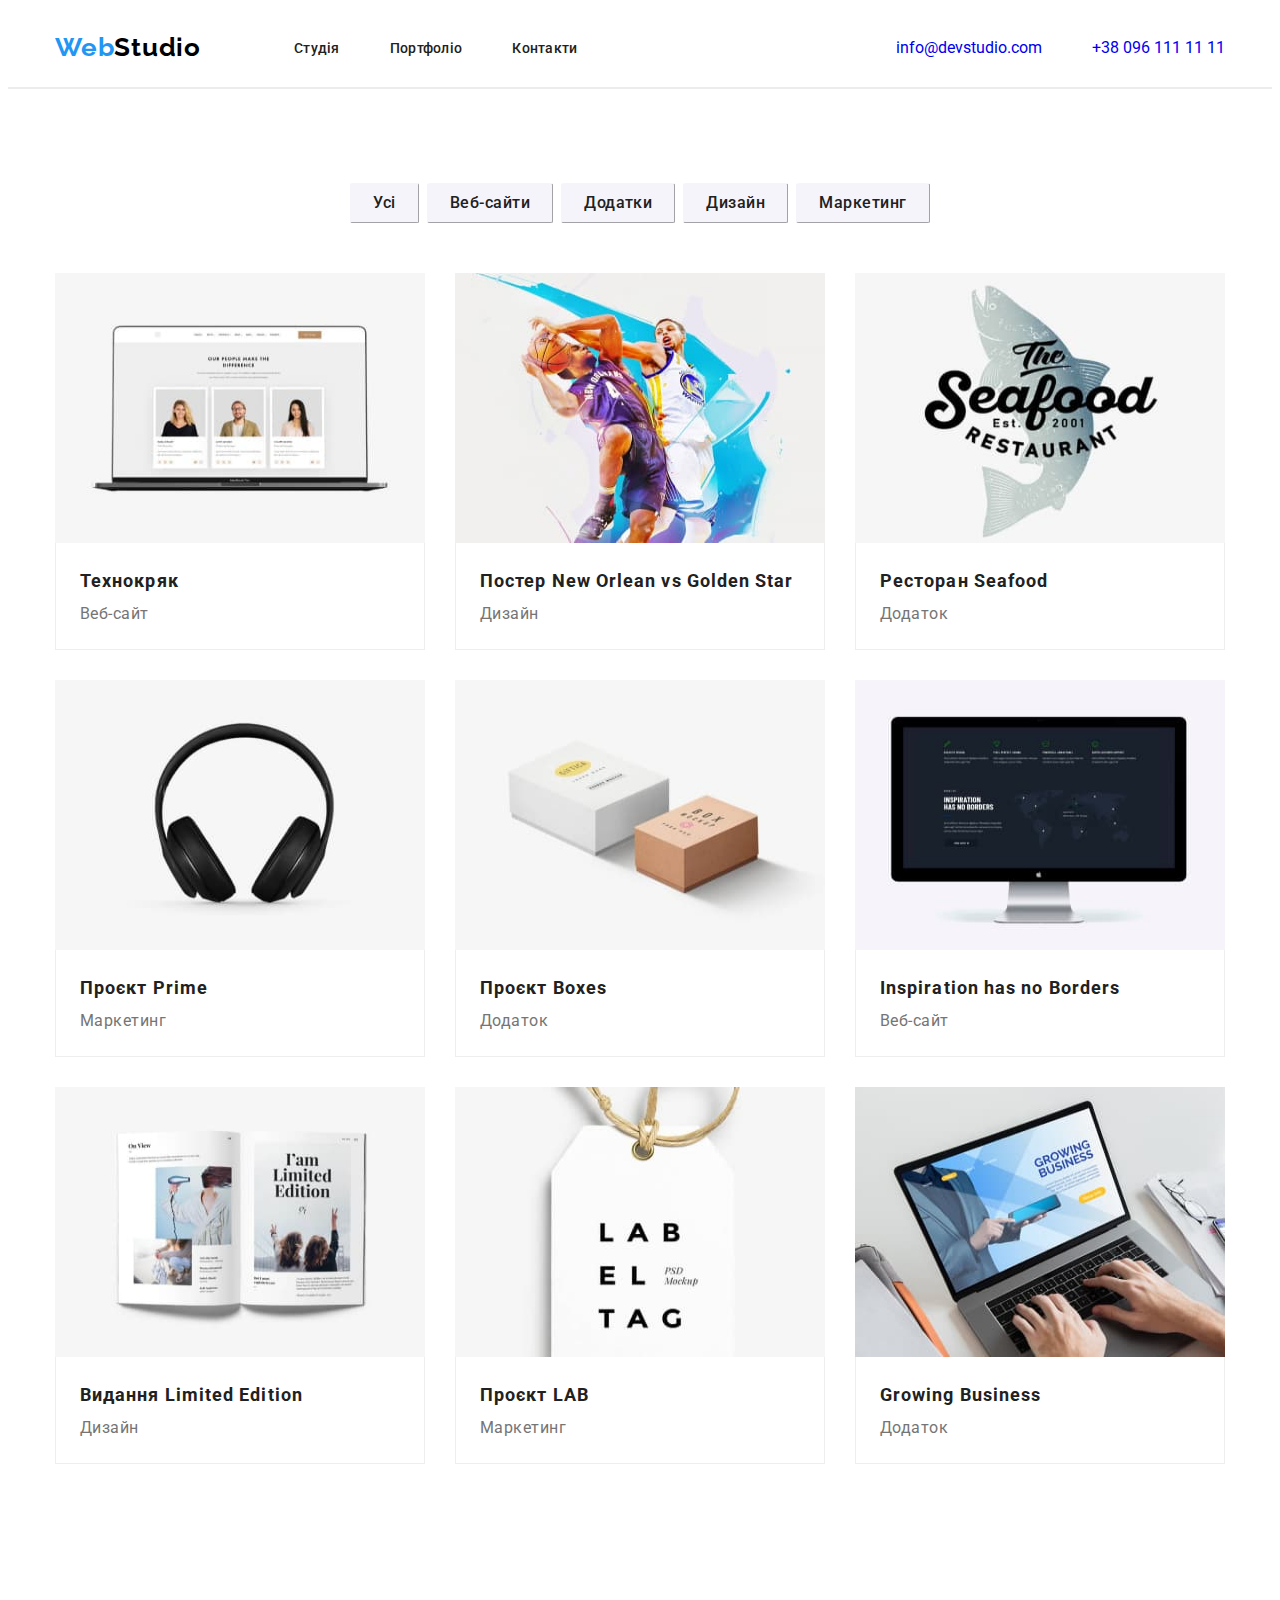
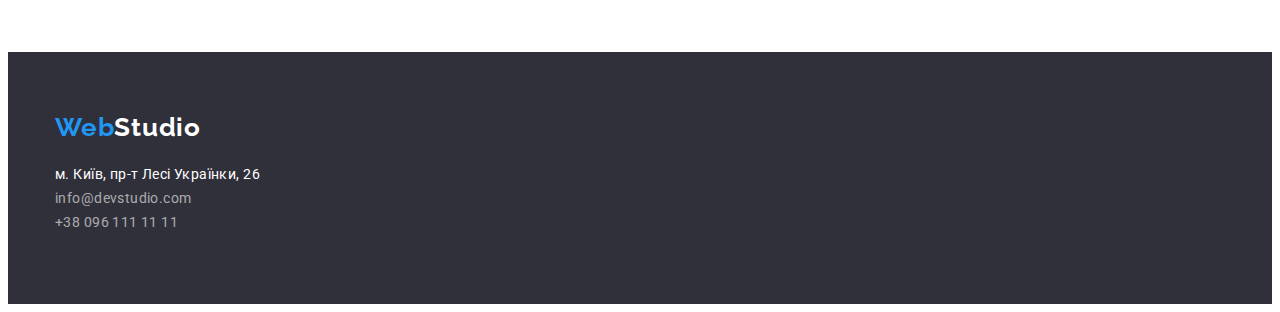
==== portfolio.html @ aaddd0ea "ДЗ 4" ====
<!DOCTYPE html>
<html lang="uk">
<head>
    <meta charset="UTF-8">
    <meta http-equiv="X-UA-Compatible" content="IE=edge">
    <meta name="viewport" content="width=device-width, initial-scale=1.0">
    <link rel="preconnect" href="https://fonts.googleapis.com">
    <link rel="preconnect" href="https://fonts.gstatic.com" crossorigin>
    <link href="https://fonts.googleapis.com/css2?family=Raleway:wght@700&family=Roboto:wght@400;500;700;900&display=swap" rel="stylesheet">
    <link rel="stylesheet" href="https://cdnjs.cloudflare.com/ajax/libs/modern-normalize/1.1.0/modern-normalize.min.css" integrity="sha512-wpPYUAdjBVSE4KJnH1VR1HeZfpl1ub8YT/NKx4PuQ5NmX2tKuGu6U/JRp5y+Y8XG2tV+wKQpNHVUX03MfMFn9Q==" crossorigin="anonymous" referrerpolicy="no-referrer">
    <title>Портфоліо</title>
    <link rel="stylesheet" href="./css/styles.css">
</head>
<body>
    <header class="header">
        <div class="header-container container">
            <nav class="navigation">
                <a class="header-logo link" href="./index.html"> <span class="header-logo-span">Web</span>Studio</a>
                <ul class="header-nav list">
                    <li>
                        <a class="header-nav-link link" href="./index.html">Студія</a> 
                    </li>
                    <li>
                        <a class="header-nav-link link" href="./portfolio.html">Портфоліо</a>   
                    </li>
                    <li>
                        <a class="header-nav-link link" href="">Контакти</a>    
                    </li>
                </ul>
            </nav>
            <ul class="contact-list list">
                <li><a class="contact-list-link link" href="mailto:info@devstudio.com">info@devstudio.com</a></li>
                <li><a class="contact-list-link link" href="tel:+380961111111">+38 096 111 11 11</a></li>
            </ul>
        </div>
    </header>
    <main>
        <section class="portfolio">
            <div class="container">
                <h1 class="portfolio-uptitle">Наше портфоліо</h1>
                    <div class=portfolio-btn>
                        <ul  class="portfolio-list list">
                            <li>
                                <button class="portfolio-selection-btn" type="button">Усі</button>
                            </li>
                            <li>
                                <button class="portfolio-selection-btn" type="button">Веб-сайти</button>
                            </li>
                            <li>
                                <button class="portfolio-selection-btn" type="button">Додатки</button>
                            </li>
                            <li>
                                <button class="portfolio-selection-btn" type="button">Дизайн</button>
                            </li>
                            <li>
                                <button class="portfolio-selection-btn" type="button">Маркетинг</button>
                            </li>
                        </ul>
                    </div>
                <ul class="portfolio-images list">
                    <li>
                        <a class="portfolio-link link" href=""><img src="./images/portfolio1.jpg" alt="Технокряк" width="370" height="270"></a>
                        <div class="portfolio-border">
                            <h2 class="portfolio-title">Технокряк</h2> 
                            <p class="portfolio-text">Веб-сайт</p>
                        </div>
                    </li>
                    <li>
                        <a class="portfolio-link link" href=""><img src="./images/portfolio2.jpg" alt="Постер New Orlean vs Golden Star" width="370" height="270"></a>
                        <div class="portfolio-border">
                            <h2 class="portfolio-title">Постер New Orlean vs Golden Star</h2> 
                            <p class="portfolio-text">Дизайн</p>
                        </div>
                    </li>
                    <li>
                        <a class="portfolio-link link" href=""><img src="./images/portfolio3.jpg" alt="Ресторан Seafood" width="370" height="270"></a>
                        <div class="portfolio-border">
                            <h2 class="portfolio-title">Ресторан Seafood</h2> 
                            <p class="portfolio-text">Додаток</p>
                        </div>
                    </li>
                    <li>
                        <a class="portfolio-link link" href=""><img src="./images/portfolio4.jpg" alt="Проєкт Prime" width="370" height="270"></a>
                        <div class="portfolio-border">
                            <h2 class="portfolio-title">Проєкт Prime</h2> 
                            <p class="portfolio-text">Маркетинг</p>
                        </div>
                    </li>
                    <li>
                        <a class="portfolio-link link" href=""><img src="./images/portfolio5.jpg" alt="Проєкт Boxes" width="370" height="270"></a>
                        <div class="portfolio-border">
                            <h2 class="portfolio-title">Проєкт Boxes</h2> 
                            <p class="portfolio-text">Додаток</p>
                        </div>
                    </li>
                    <li>
                        <a class="portfolio-link link" href=""><img src="./images/portfolio6.jpg" alt="Inspiration has no Borders" width="370" height="270"></a>
                        <div class="portfolio-border">
                            <h2 class="portfolio-title">Inspiration has no Borders</h2> 
                            <p class="portfolio-text">Веб-сайт</p>
                        </div>
                    </li>
                    <li>
                        <a class="portfolio-link link" href=""><img src="./images/portfolio7.jpg" alt="Видання Limited Edition" width="370" height="270"></a>
                        <div class="portfolio-border">
                            <h2 class="portfolio-title">Видання Limited Edition</h2> 
                            <p class="portfolio-text">Дизайн</p>
                        </div>
                    </li>
                    <li>
                        <a class="portfolio-link link" href=""><img src="./images/portfolio8.jpg" alt="Проєкт LAB" width="370" height="270"></a>
                        <div class="portfolio-border">
                            <h2 class="portfolio-title">Проєкт LAB</h2> 
                            <p class="portfolio-text">Маркетинг</p>
                        </div>
                    </li>
                    <li>
                        <a class="portfolio-link link" href=""><img src="./images/portfolio9.jpg" alt="Growing Business" width="370" height="270"></a>
                        <div class="portfolio-border">
                            <h2 class="portfolio-title">Growing Business</h2> 
                            <p class="portfolio-text">Додаток</p>
                        </div>
                    </li>
                </ul>
            </div>
        </section>

    </main>
    <footer class="footer">
        <div class="container">
            <a class="footer-logo link" href="/"><span class="footer-logo-span">Web</span>Studio</a>
            <address>
                <ul class="footer-contact list">
                    <li><a class="footer-address-link link" href="https://goo.gl/maps/ib1wASLYvNoybxje7" target="_blank" rel="noreferrer noopener">м. Київ, пр-т Лесі Українки, 26</a></li> 
                    <li><a class="footer-contact-link link" href="mailto:info@devstudio.com">info@devstudio.com</a></li>
                    <li><a class="footer-contact-link link" href="tel:+380961111111">+38 096 111 11 11</a></li> 
                </ul>
            </address>
        </div>
    </footer>
</body>
</html>
---- css/styles.css ----
:root {
  --title-color: #212121;
  --text-color: #757575;
  --link-color: #2196f3;
  --additional-color: #ffffff;
}

*,
*::before,
*::after {
  box-sizing: border-box;
}

h1, h2, h3, h4, h5, h6, p {
  margin: 0;
}

ul {
  list-style: none;
  margin: 0;
  padding: 0;
} 

address {
  font-style: normal;
}

img {
  display: flex;
}

button {
  cursor: pointer;
}

body {
  font-family: "Roboto", "Raleway", sans-serif;
  color: var(--title-color);
}

.container {
  width: 1200px;
  padding-left: 15px;
  padding-right: 15px;
  margin: 0px auto;
}

.link {
  text-decoration: none;
}

.link:hover,
.link:focus {
  color: var(--link-color);
}



.list {
  list-style: none;
}

/*-------------------- HEADER ------------------------) */

.navigation {
  display: flex;
}

.header-container {
  display: flex;
  align-items: center;
}

.header {
  padding-top: 24px;
  padding-bottom: 24px;
  margin: 0px auto;
  display: flex;
  border-bottom: 2px solid #ECECEC;
}

.header-logo,
.footer-logo {
  font-family: "Raleway";
  font-weight: 700;
  font-size: 26px;
  line-height: 1.19;
  letter-spacing: 0.03em;
  color: #000000;
}

.header-logo:hover,
.header-logo:focus,
.footer-logo:hover,
.footer-logo:focus {
  color: #000000;
}

.header-logo-span,
.footer-logo-span {
  color: var(--link-color);
}

.header-nav {
  display: flex;
  gap: 50px;
  margin-left: 93px;
  align-items: center;
}

.contact-list {
  display: flex;
  gap: 50px;
  margin-left: auto;
}

.header-nav-link {
  font-weight: 500;
  font-size: 14px;
  line-height: 1.14;
  letter-spacing: 0.02em;
  color: var(--title-color);
}

.icon-envelope-hover, 
.icon-smartphone {
  fill: currentColor;
  margin-right: 10px;
  }


.link-email:hover .icon-envelope-hover {
  fill: var(--link-color);
}

.link-email, .link-tel {

  font-weight: 500;
  font-size: 14px;
  line-height: 1.14;
  letter-spacing: 0.02em;
  color: var(--text-color);

  display: inline-flex;
  align-items: center;
  flex-direction: row-reverse

}

/*-------------------------MAIN------------------------------*/

.about-uptitle,  .portfolio-uptitle{
  border: 0;
  clip: rect(1px, 1px, 1px, 1px);
  -webkit-clip-path: inset(50%);
  clip-path: inset(50%);
  height: 1px;
  margin: -1px;
  overflow: inherit;
  padding: 0;
  position: absolute;
  width: 1px;
}

/*------------------------HERO Page 1------------------------*/

.hero {
  background-color: #C4C4C4;
  background-image: linear-gradient(rgba(47, 48, 58, 0.4), rgba(47, 48, 58, 0.4)), url(../images/back.jpg);
  height: 600px;
  width: 1600px;
  margin: 0 auto;
  padding-top: 200px;
  padding-bottom: 200px;

}



.hero-title {
  max-width: 696px;
  margin: 0 auto;
  margin-bottom: 30px;

  font-weight: 900;
  font-size: 44px;
  line-height: 1.36;
  text-align: center;
  letter-spacing: 0.06em;
  text-transform: uppercase;
  color: var(--additional-color);
}

.hero-btn {
  display: flex;
  align-items: center;
  text-align: center;
  justify-content: center;

  width: 216px;
  margin: 0 auto;
  padding-top: 8px;
  padding-right: 30px;
  padding-bottom: 8px;
  padding-left: 30px;

  color: var(--additional-color);
  background-color: var(--link-color);
  border-width: 1px;
  border-radius: 4%;
  border-color: var(--link-color);

  font-family: "Roboto";
  font-weight: 700;
  font-size: 16px;
  line-height: 1.88;
  letter-spacing: 0.06em;
}

/* изменение цвета кнопки при ховере и фокусе нужно уточнить*/
.hero-btn:hover,
.hero-btn:focus {
  color: var(--link-color);
  background-color: var(--additional-color);
  border-color: var(--link-color);
  border-radius: 0%;
}

/* --------------------------ABOUT---------------------------- */
.about {
  padding-top: 94px;
  padding-bottom: 94px;
}

.about-list {
  display: flex;
  gap: 30px;
}

.about-title {
  margin-bottom: 10px;
  font-size: 14px;
  line-height: 1.14;
  letter-spacing: 0.03em;
  text-transform: uppercase;
}

.about-icon {
  display: inline-flex;
  background-color: #F5F4FA;
  width: 270px;
  height: 120px;
  align-items: center;
  justify-content: center;
  margin-bottom: 30px;
  border-radius: 4px;
}


.about-text {
  font-size: 14px;
  line-height: 1.71;
  letter-spacing: 0.03em;
  color: var(--text-color);
}
/*------------------------ACTIVITY------------------------*/

.activity {
  padding-bottom: 94px;
}
.activity-title,
.team-title {
  margin-bottom: 50px;
  font-size: 36px;
  line-height: 1.17;
  text-align: center;
  letter-spacing: 0.03em;
}

.activity-list {
  display: flex;
  gap: 30px;
}

/*------------------------TEAM------------------------*/
.team {
  height: 648px;
  margin: 0 auto;
  padding-top: 94px;
  padding-bottom: 94px;
  background-color: #F5F4FA;
}

.team-photo {
  margin-bottom: 30px;
}

.team-names {
  margin-bottom: 10px;

  font-weight: 500;
  font-size: 16px;
  line-height: 1.19;
  text-align: center;
  letter-spacing: 0.03em;
}

.team-position {
  font-size: 16px;
  line-height: 1.19;
  text-align: center;
  letter-spacing: 0.03em;
  color: var(--text-color);
  margin-bottom: 16px;
}

.team-list {
  display: flex;
  gap: 30px;
}

.team-item {
  padding-bottom: 30px;
  background-color: var(--additional-color);
}

.team-soc-list {
  display: flex;
  gap: 10px;
  justify-content: center;
}

.team-soc-link {
  display: flex;
  gap: 10px;
  width: 44px;
  height: 44px;
  border-radius: 50%;
  align-items: center;
  justify-content: center;
  background-size: contain;
}
.team-soc-link:hover,
.team-soc-link:focus {
  background-color: var(--link-color);
}
.icon-facebook, .icon-twitter, .icon-insta, .icon-linkedin {
  fill: #AFB1B8;
}

.icon-facebook:hover,
.icon-twitter:hover,
.icon-insta:hover,
.icon-linkedin:hover {
  fill: var(--additional-color);
}

/* -----------------------CLIENTS -----------------------*/
.clients {
  padding-top: 94px;
  padding-bottom: 94px;
  
  }

.about-client {
font-weight: 700;
font-size: 36px;
line-height: 42px;
text-align: center;
letter-spacing: 0.03em;
color: var(--title-color);
margin-bottom: 50px;

}

.client-names {
  display: flex;
  gap: 30px;
  justify-content: center;

}
.client-item {
  display: flex;
  justify-content: center;
  align-items: center;
  width: 170px;
  height: 92px;
  border: 1px solid #AFB1B8;
  border-radius: 4px;
    }

.icon-group6, .icon-group5, .icon-group4, .icon-group3, .icon-group2, .icon-group1 {
  fill: #AFB1B8;
}
.icon-group6:hover,
.icon-group5:hover,
.icon-group4:hover,
.icon-group3:hover,
.icon-group2:hover,
.icon-group1:hover {
  fill: var(--link-color);
}

/* -----------------------PAGE PORTFOLIO -----------------------*/

.portfolio {
  padding-top: 94px;
  padding-bottom: 94px;
}

.portfolio-selection-btn {
  display: flex;
  align-items: center;
  text-align: center;
  justify-content: center;

  margin: 0 auto;
  padding-top: 6px;
  padding-right: 22px;
  padding-bottom: 6px;
  padding-left: 22px;

  color: var(--title-color);
  background-color: #F5F4FA;
  border-width: 1px;
  border-radius: 4%;
  border-color: #F5F4FA;

  font-family: "Roboto";
  font-weight: 500;
  font-size: 16px;
  line-height: 1.62;
  text-align: center;
  letter-spacing: 0.03em;
}

.portfolio-selection-btn:hover,
.portfolio-selection-btn:focus {
  color: var(--additional-color);
  background-color: var(--link-color);
}

.portfolio-list {
  display: flex;
  gap: 8px;
  justify-content: center;
  margin-bottom: 50px;
}

.portfolio-images {
  display: flex;
  flex-wrap: wrap;
  gap: 30px;
  padding-bottom: 94px;
}

.portfolio-title {
  font-size: 18px;
  line-height: 2;
  letter-spacing: 0.06em;
}

.portfolio-text {
  font-size: 16px;
  line-height: 1.88;
  letter-spacing: 0.03em;
  color: var(--text-color);
}

.portfolio-border {
  display: inline-block;
  border-right: 1px solid #EEEEEE;
  border-bottom: 1px solid #EEEEEE;
  border-left: 1px solid #EEEEEE;
  width: 370px;
  padding-top: 20px;
  padding-right: 24px;
  padding-bottom: 20px;
  padding-left: 24px;
}

/*------------------------FOOTER------------------------*/

.footer {
  height: 252px;
  margin: 0 auto;
  padding-top: 60px;
  padding-bottom: 60px;
  background-color: #2f303a;
}

.footer-item {
  margin-bottom: 9px;
}

.footer-address-link {
  display: inline-block;

  color: var(--additional-color);

  font-size: 14px;
  line-height: 1.71;
  letter-spacing: 0.03em;
}

.footer-contact-link {
  display: inline-block;
}

.footer-contact-list,
.footer-contact-link {
  font-size: 14px;
  line-height: 1.71;
  letter-spacing: 0.03em;
  color: rgba(255, 255, 255, 0.6);
}
.footer-logo {
  color: var(--additional-color);
  display: inline-block;
  margin-bottom: 20px;
}

.join-us, .subscribe-us {
  font-weight: 700;
  font-size: 14px;
  line-height: 16px;
  letter-spacing: 0.03em;
  text-transform: uppercase;
  color: var(--additional-color);
  margin-bottom: 20px;
}

.join-list {
  display: flex;
  gap: 10px;
  justify-content: center;
}

.join-link {
  display: flex;
  gap: 10px;
  width: 44px;
  height: 44px;
  border-radius: 50%;
  align-items: center;
  justify-content: center;
  background-size: contain;
  background-color: #44454E;
}
.join-link:hover, .join-link:focus {
  background-color: var(--link-color);
}
.footer-container {
  display: flex;
}
.join {
  margin-top: 12px;
  margin-right: 93px;
  width: 206px;
  height: 80px;
}

.subscribe {
  margin-top: 12px;
  width: 570px;
  height: 86px;
}

.join-list {
  display: flex;
}

.contact-div {
  margin-right: 70px;
}
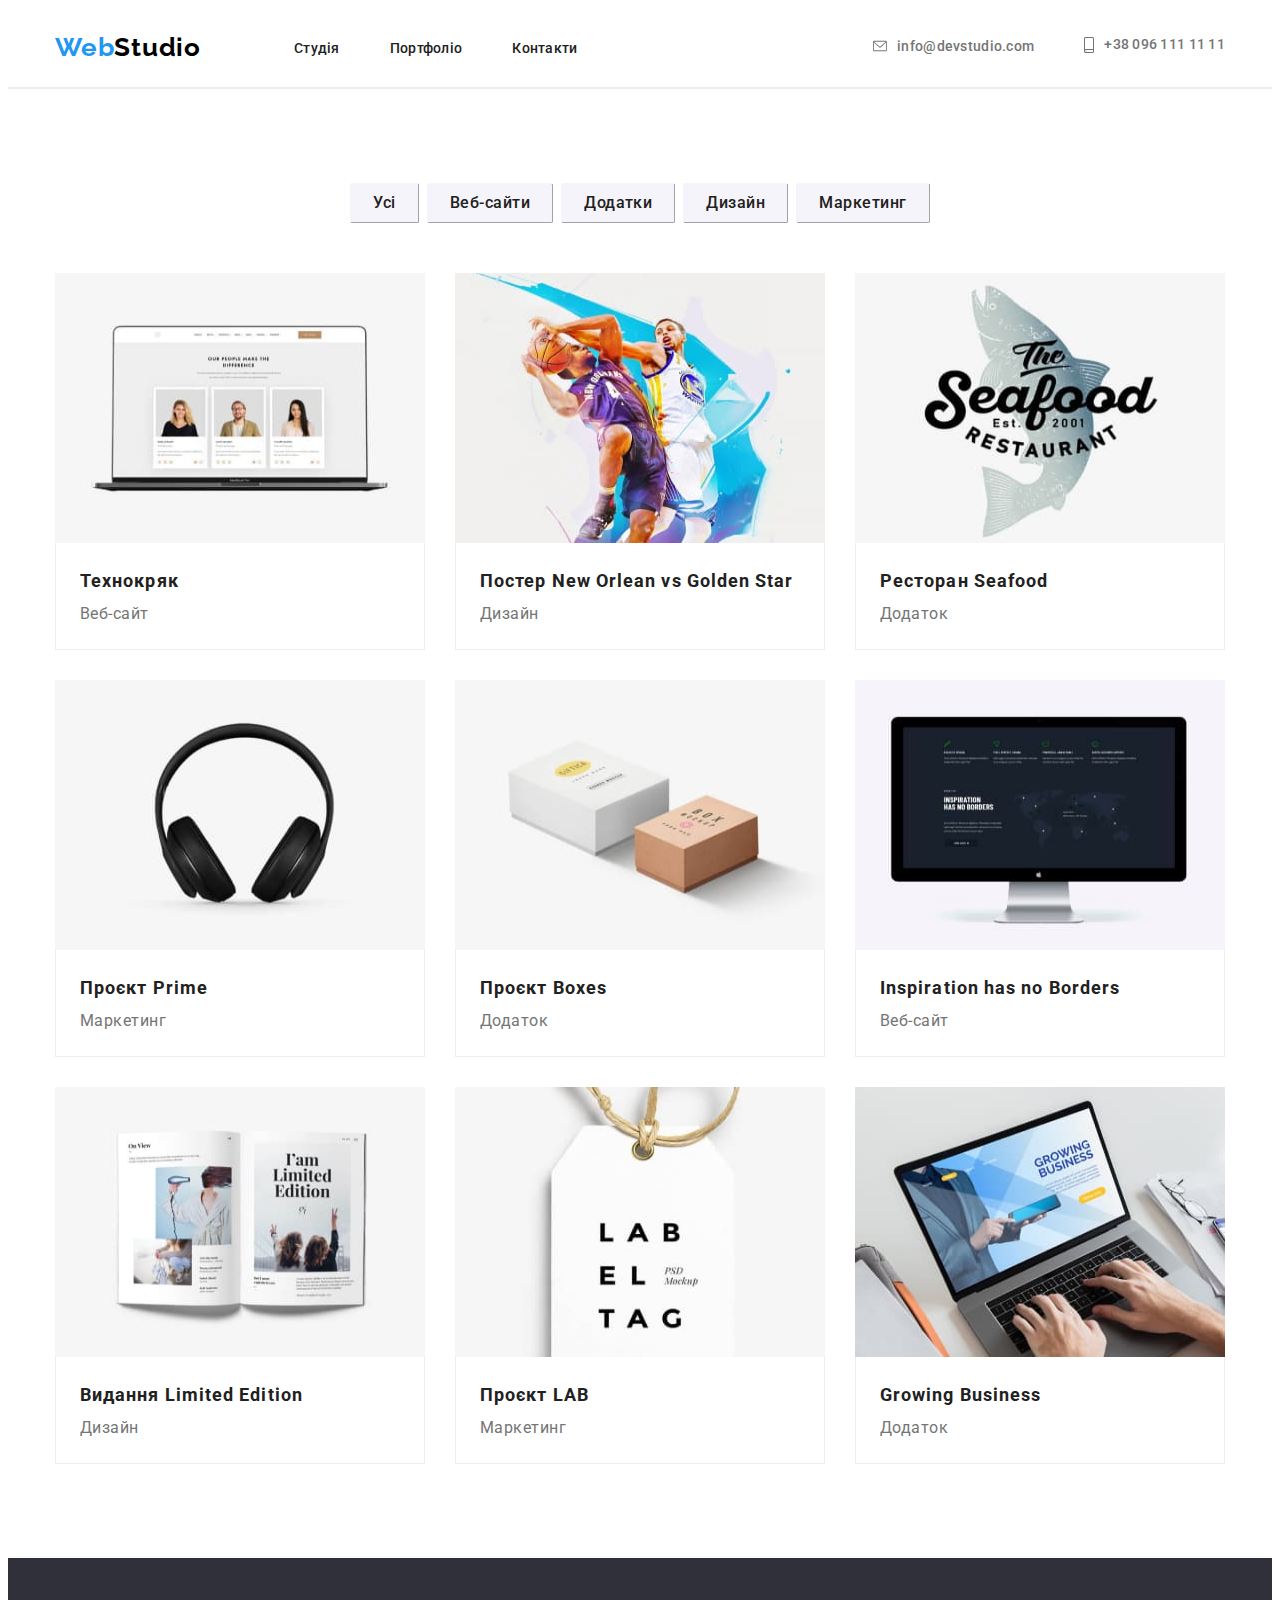
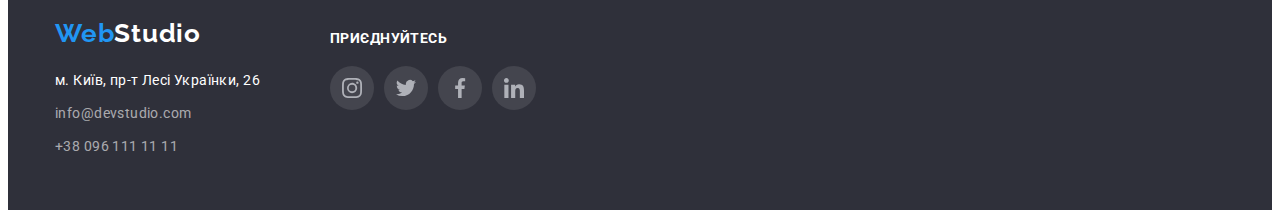
==== commit 50a9550f: "ДЗ 4 на проверку" ====
--- a/portfolio.html
+++ b/portfolio.html
@@ -18,7 +18,7 @@
                 <a class="header-logo link" href="./index.html"> <span class="header-logo-span">Web</span>Studio</a>
                 <ul class="header-nav list">
                     <li>
-                        <a class="header-nav-link link" href="./index.html">Студія</a> 
+                        <a class="header-nav-link link" href="">Студія</a> 
                     </li>
                     <li>
                         <a class="header-nav-link link" href="./portfolio.html">Портфоліо</a>   
@@ -29,8 +29,22 @@
                 </ul>
             </nav>
             <ul class="contact-list list">
-                <li><a class="contact-list-link link" href="mailto:info@devstudio.com">info@devstudio.com</a></li>
-                <li><a class="contact-list-link link" href="tel:+380961111111">+38 096 111 11 11</a></li>
+                <li class="contact-icons">
+                    <a class="link link-email" href="mailto:info@devstudio.com">info@devstudio.com
+                        <svg class="icon-envelope-hover" width="14" height="12">
+                            <use href="./images/symbol-defs.svg#icon-envelope-hover">
+                            </use>
+                        </svg>
+                    </a>
+                </li>
+                <li class="contact-icons">
+                    <a class="link link-tel" href="tel:+380961111111">+38 096 111 11 11
+                        <svg class="icon-smartphone" width="10" height="16">
+                            <use href="./images/symbol-defs.svg#icon-smartphone">
+                            </use>
+                        </svg>
+                    </a>
+                </li>
             </ul>
         </div>
     </header>
@@ -58,63 +72,63 @@
                         </ul>
                     </div>
                 <ul class="portfolio-images list">
-                    <li>
+                    <li class="portfolio-addlist">
                         <a class="portfolio-link link" href=""><img src="./images/portfolio1.jpg" alt="Технокряк" width="370" height="270"></a>
                         <div class="portfolio-border">
                             <h2 class="portfolio-title">Технокряк</h2> 
                             <p class="portfolio-text">Веб-сайт</p>
                         </div>
                     </li>
-                    <li>
+                    <li class="portfolio-addlist">
                         <a class="portfolio-link link" href=""><img src="./images/portfolio2.jpg" alt="Постер New Orlean vs Golden Star" width="370" height="270"></a>
                         <div class="portfolio-border">
                             <h2 class="portfolio-title">Постер New Orlean vs Golden Star</h2> 
                             <p class="portfolio-text">Дизайн</p>
                         </div>
                     </li>
-                    <li>
+                    <li class="portfolio-addlist">
                         <a class="portfolio-link link" href=""><img src="./images/portfolio3.jpg" alt="Ресторан Seafood" width="370" height="270"></a>
                         <div class="portfolio-border">
                             <h2 class="portfolio-title">Ресторан Seafood</h2> 
                             <p class="portfolio-text">Додаток</p>
                         </div>
                     </li>
-                    <li>
+                    <li class="portfolio-addlist">
                         <a class="portfolio-link link" href=""><img src="./images/portfolio4.jpg" alt="Проєкт Prime" width="370" height="270"></a>
                         <div class="portfolio-border">
                             <h2 class="portfolio-title">Проєкт Prime</h2> 
                             <p class="portfolio-text">Маркетинг</p>
                         </div>
                     </li>
-                    <li>
+                    <li class="portfolio-addlist">
                         <a class="portfolio-link link" href=""><img src="./images/portfolio5.jpg" alt="Проєкт Boxes" width="370" height="270"></a>
                         <div class="portfolio-border">
                             <h2 class="portfolio-title">Проєкт Boxes</h2> 
                             <p class="portfolio-text">Додаток</p>
                         </div>
                     </li>
-                    <li>
+                    <li class="portfolio-addlist">
                         <a class="portfolio-link link" href=""><img src="./images/portfolio6.jpg" alt="Inspiration has no Borders" width="370" height="270"></a>
                         <div class="portfolio-border">
                             <h2 class="portfolio-title">Inspiration has no Borders</h2> 
                             <p class="portfolio-text">Веб-сайт</p>
                         </div>
                     </li>
-                    <li>
+                    <li class="portfolio-addlist">
                         <a class="portfolio-link link" href=""><img src="./images/portfolio7.jpg" alt="Видання Limited Edition" width="370" height="270"></a>
                         <div class="portfolio-border">
                             <h2 class="portfolio-title">Видання Limited Edition</h2> 
                             <p class="portfolio-text">Дизайн</p>
                         </div>
                     </li>
-                    <li>
+                    <li class="portfolio-addlist">
                         <a class="portfolio-link link" href=""><img src="./images/portfolio8.jpg" alt="Проєкт LAB" width="370" height="270"></a>
                         <div class="portfolio-border">
                             <h2 class="portfolio-title">Проєкт LAB</h2> 
                             <p class="portfolio-text">Маркетинг</p>
                         </div>
                     </li>
-                    <li>
+                    <li class="portfolio-addlist">
                         <a class="portfolio-link link" href=""><img src="./images/portfolio9.jpg" alt="Growing Business" width="370" height="270"></a>
                         <div class="portfolio-border">
                             <h2 class="portfolio-title">Growing Business</h2> 
@@ -127,15 +141,59 @@
 
     </main>
     <footer class="footer">
-        <div class="container">
-            <a class="footer-logo link" href="/"><span class="footer-logo-span">Web</span>Studio</a>
-            <address>
-                <ul class="footer-contact list">
-                    <li><a class="footer-address-link link" href="https://goo.gl/maps/ib1wASLYvNoybxje7" target="_blank" rel="noreferrer noopener">м. Київ, пр-т Лесі Українки, 26</a></li> 
-                    <li><a class="footer-contact-link link" href="mailto:info@devstudio.com">info@devstudio.com</a></li>
-                    <li><a class="footer-contact-link link" href="tel:+380961111111">+38 096 111 11 11</a></li> 
+        <div class="container footer-container">
+            <div class="contact-div">
+                <a class="footer-logo link" href="/"><span class="footer-logo-span">Web</span>Studio</a>
+                <address>
+                    <ul class="footer-contact list">
+                        <li class="footer-item"><a class="footer-address-link link" href="https://goo.gl/maps/ib1wASLYvNoybxje7" target="_blank" rel="noreferrer noopener">м. Київ, пр-т Лесі Українки, 26</a></li> 
+                        <li class="footer-item"><a class="footer-contact-link link" href="mailto:info@devstudio.com">info@devstudio.com</a></li>
+                        <li class="footer-item"><a class="footer-contact-link link" href="tel:+380961111111">+38 096 111 11 11</a></li> 
+                    </ul>
+                </address>
+            </div>
+            <div class="join">
+                <p class="join-us">приєднуйтесь</p>
+                <ul class="join-list list">
+                    <li class="join-item">
+                        <a class="join-link link" href="">
+                            <svg class="icon-insta" width="44" height="44">
+                                <use href="./images/symbol-defs.svg#icon-insta">
+                                </use>
+                            </svg> 
+                        </a>
+                    </li>
+                    <li class="join-item">
+                        <a class="join-link link" href="">
+                            <svg class="icon-twitter" width="44" height="44">
+                                <use href="./images/symbol-defs.svg#icon-twitter">
+                                </use>
+                            </svg>
+                        </a>
+                    </li>
+                    <li class="join-item">
+                        <a class="join-link link" href="">
+                            <svg class="icon-facebook" width="44" height="44">
+                                <use href="./images/symbol-defs.svg#icon-facebook">
+                                </use>
+                            </svg>                            
+                        </a>
+                    </li>
+                    <li class="join-item">
+                        <a class="join-link link" href="">
+                            <svg class="icon-linkedin" width="44" height="44">
+                                <use href="./images/symbol-defs.svg#icon-linkedin">
+                                </use>
+                            </svg>                            
+                        </a>
+                    </li>
                 </ul>
-            </address>
+            </div>
+            <!-- <div class="subscribe">
+                <p class="subscribe-us">Підпишіться на розсилку</p>
+                <button class="" type="button">E-mail</button>
+                <button class="" type="button">Підписатися</button>
+            </div> -->
         </div>
     </footer>
 </body>
--- a/css/styles.css
+++ b/css/styles.css
@@ -53,8 +53,6 @@
 .link:focus {
   color: var(--link-color);
 }
-
-
 
 .list {
   list-style: none;
@@ -128,7 +126,6 @@
   margin-right: 10px;
   }
 
-
 .link-email:hover .icon-envelope-hover {
   fill: var(--link-color);
 }
@@ -144,7 +141,6 @@
   display: inline-flex;
   align-items: center;
   flex-direction: row-reverse
-
 }
 
 /*-------------------------MAIN------------------------------*/
@@ -168,14 +164,11 @@
   background-color: #C4C4C4;
   background-image: linear-gradient(rgba(47, 48, 58, 0.4), rgba(47, 48, 58, 0.4)), url(../images/back.jpg);
   height: 600px;
-  width: 1600px;
+  max-width: 1600px;
   margin: 0 auto;
   padding-top: 200px;
   padding-bottom: 200px;
-
-}
-
-
+}
 
 .hero-title {
   max-width: 696px;
@@ -268,6 +261,7 @@
 .activity {
   padding-bottom: 94px;
 }
+
 .activity-title,
 .team-title {
   margin-bottom: 50px;
@@ -284,7 +278,6 @@
 
 /*------------------------TEAM------------------------*/
 .team {
-  height: 648px;
   margin: 0 auto;
   padding-top: 94px;
   padding-bottom: 94px;
@@ -319,9 +312,12 @@
   gap: 30px;
 }
 
+
 .team-item {
   padding-bottom: 30px;
   background-color: var(--additional-color);
+  box-shadow: 0px 1px 3px rgba(0, 0, 0, 0.12), 0px 1px 1px rgba(0, 0, 0, 0.14), 0px 2px 1px rgba(0, 0, 0, 0.2);
+  border-radius: 0px 0px 4px 4px;
 }
 
 .team-soc-list {
@@ -340,6 +336,7 @@
   justify-content: center;
   background-size: contain;
 }
+
 .team-soc-link:hover,
 .team-soc-link:focus {
   background-color: var(--link-color);
@@ -359,7 +356,6 @@
 .clients {
   padding-top: 94px;
   padding-bottom: 94px;
-  
   }
 
 .about-client {
@@ -370,15 +366,14 @@
 letter-spacing: 0.03em;
 color: var(--title-color);
 margin-bottom: 50px;
-
 }
 
 .client-names {
   display: flex;
   gap: 30px;
   justify-content: center;
-
-}
+}
+
 .client-item {
   display: flex;
   justify-content: center;
@@ -387,7 +382,7 @@
   height: 92px;
   border: 1px solid #AFB1B8;
   border-radius: 4px;
-    }
+}
 
 .icon-group6, .icon-group5, .icon-group4, .icon-group3, .icon-group2, .icon-group1 {
   fill: #AFB1B8;
@@ -438,6 +433,7 @@
 .portfolio-selection-btn:focus {
   color: var(--additional-color);
   background-color: var(--link-color);
+  box-shadow: 0px 3px 1px rgba(0, 0, 0, 0.1), 0px 1px 2px rgba(0, 0, 0, 0.08), 0px 2px 2px rgba(0, 0, 0, 0.12);
 }
 
 .portfolio-list {
@@ -445,13 +441,20 @@
   gap: 8px;
   justify-content: center;
   margin-bottom: 50px;
+}
+
+.portfolio-addlist {
+  background: #FFFFFF;
+}
+
+.portfolio-addlist:hover {
+  box-shadow: 0px 1px 1px rgba(0, 0, 0, 0.12), 0px 4px 4px rgba(0, 0, 0, 0.06), 1px 4px 6px rgba(0, 0, 0, 0.16);
 }
 
 .portfolio-images {
   display: flex;
   flex-wrap: wrap;
   gap: 30px;
-  padding-bottom: 94px;
 }
 
 .portfolio-title {
@@ -514,6 +517,7 @@
   letter-spacing: 0.03em;
   color: rgba(255, 255, 255, 0.6);
 }
+
 .footer-logo {
   color: var(--additional-color);
   display: inline-block;
@@ -547,12 +551,15 @@
   background-size: contain;
   background-color: #44454E;
 }
+
 .join-link:hover, .join-link:focus {
   background-color: var(--link-color);
 }
+
 .footer-container {
   display: flex;
 }
+
 .join {
   margin-top: 12px;
   margin-right: 93px;
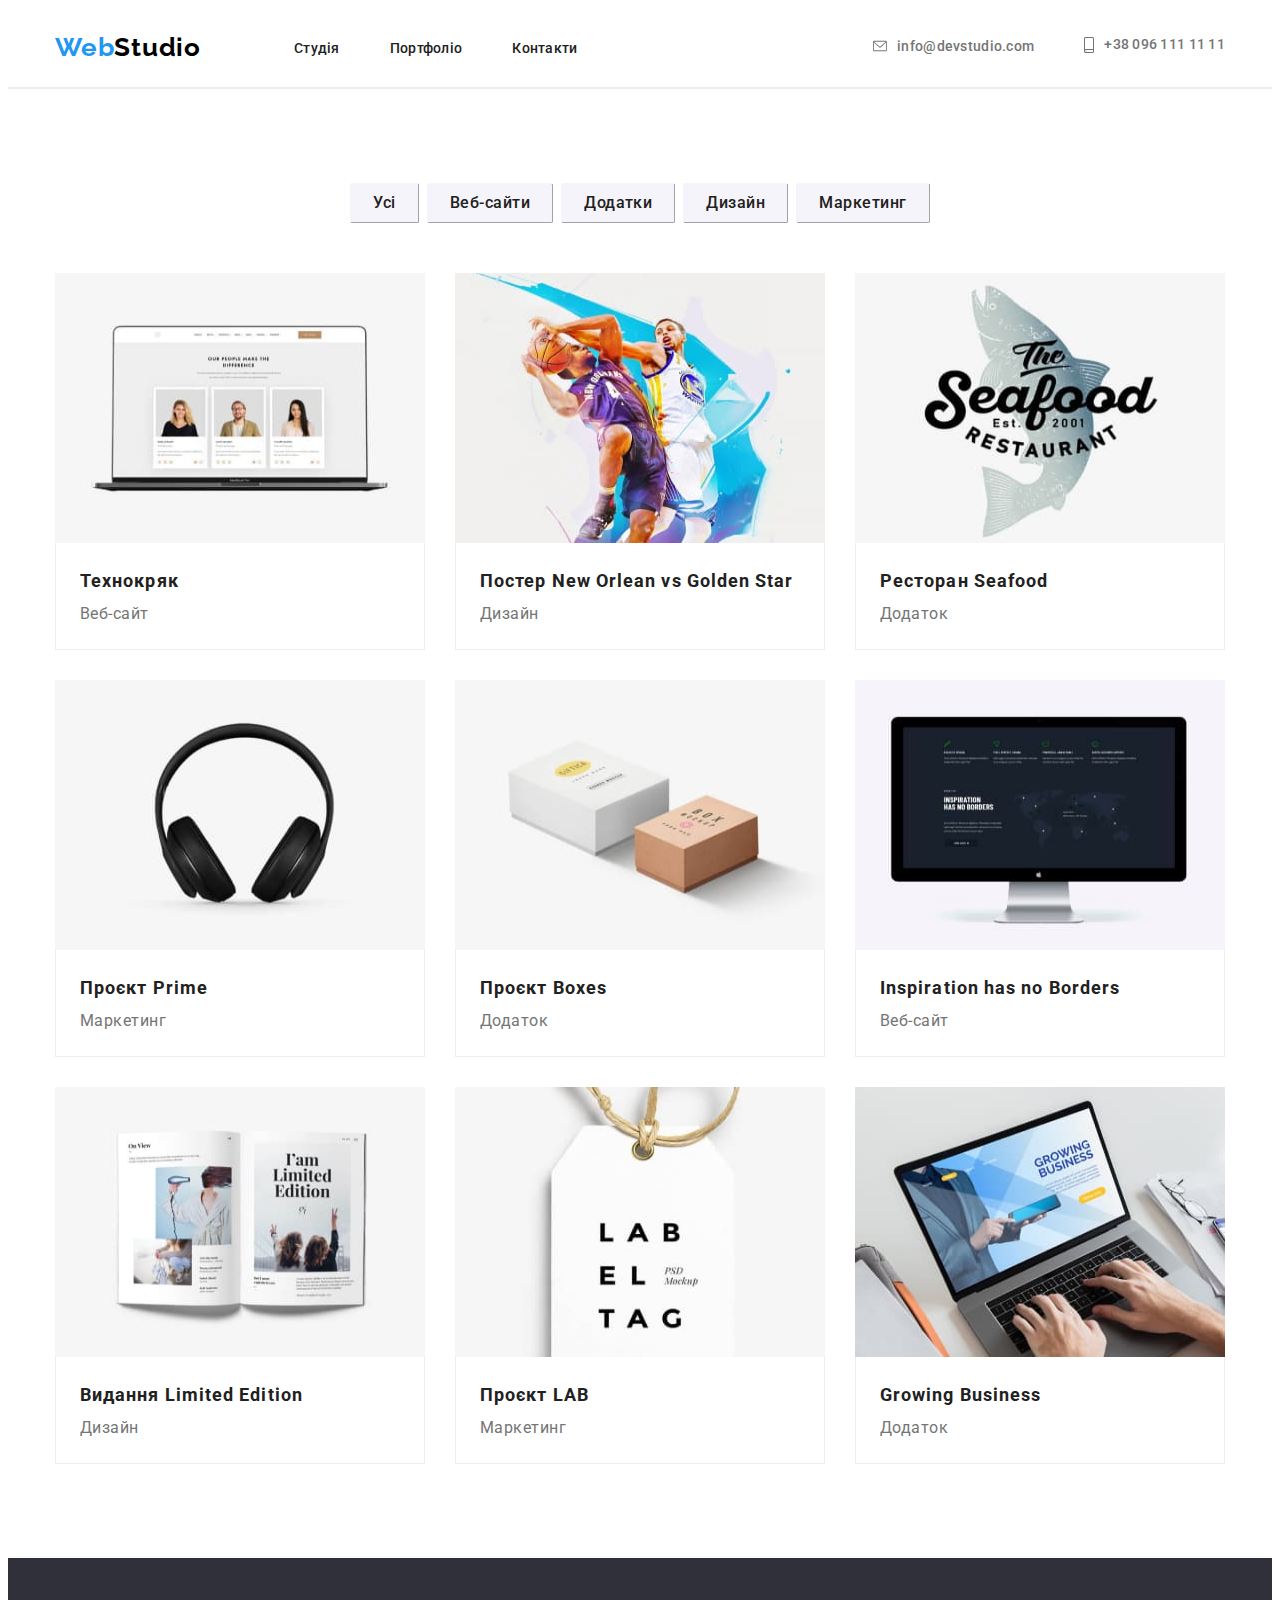
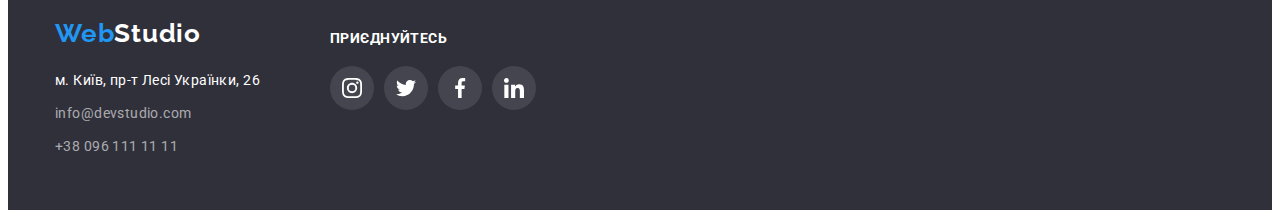
==== commit aa837948: "ДЗ 4 стр портфолио" ====
--- a/portfolio.html
+++ b/portfolio.html
@@ -157,7 +157,7 @@
                 <ul class="join-list list">
                     <li class="join-item">
                         <a class="join-link link" href="">
-                            <svg class="icon-insta" width="44" height="44">
+                            <svg class="icon-insta-footer" width="20" height="20">
                                 <use href="./images/symbol-defs.svg#icon-insta">
                                 </use>
                             </svg> 
@@ -165,7 +165,7 @@
                     </li>
                     <li class="join-item">
                         <a class="join-link link" href="">
-                            <svg class="icon-twitter" width="44" height="44">
+                            <svg class="icon-twitter-footer" width="20" height="20">
                                 <use href="./images/symbol-defs.svg#icon-twitter">
                                 </use>
                             </svg>
@@ -173,7 +173,7 @@
                     </li>
                     <li class="join-item">
                         <a class="join-link link" href="">
-                            <svg class="icon-facebook" width="44" height="44">
+                            <svg class="icon-facebook-footer" width="20" height="20">
                                 <use href="./images/symbol-defs.svg#icon-facebook">
                                 </use>
                             </svg>                            
@@ -181,7 +181,7 @@
                     </li>
                     <li class="join-item">
                         <a class="join-link link" href="">
-                            <svg class="icon-linkedin" width="44" height="44">
+                            <svg class="icon-linkedin-footer" width="20" height="20">
                                 <use href="./images/symbol-defs.svg#icon-linkedin">
                                 </use>
                             </svg>                            
--- a/css/styles.css
+++ b/css/styles.css
@@ -312,7 +312,6 @@
   gap: 30px;
 }
 
-
 .team-item {
   padding-bottom: 30px;
   background-color: var(--additional-color);
@@ -326,31 +325,39 @@
   justify-content: center;
 }
 
-.team-soc-link {
-  display: flex;
-  gap: 10px;
+.team-soc-item {
   width: 44px;
   height: 44px;
+  display: flex;
+  gap: 10px;
+  justify-content: center;
+}
+
+
+.team-soc-link {
+  display: flex;
+  gap: 10px;
+  width: 100%;
+  height: 100%;
   border-radius: 50%;
   align-items: center;
   justify-content: center;
-  background-size: contain;
+  background-size: cover;
+  background-color: transparent;
+  color: #AFB1B8;
+}
+
+.icon-insta, .icon-twitter, .icon-facebook, .icon-linkedin {
+  fill: currentColor;
 }
 
 .team-soc-link:hover,
 .team-soc-link:focus {
   background-color: var(--link-color);
-}
-.icon-facebook, .icon-twitter, .icon-insta, .icon-linkedin {
-  fill: #AFB1B8;
-}
-
-.icon-facebook:hover,
-.icon-twitter:hover,
-.icon-insta:hover,
-.icon-linkedin:hover {
-  fill: var(--additional-color);
-}
+  color: var(--additional-color);
+}
+
+
 
 /* -----------------------CLIENTS -----------------------*/
 .clients {
@@ -380,22 +387,25 @@
   align-items: center;
   width: 170px;
   height: 92px;
+
+}
+
+.client-link {
+  display: flex;
+  width: 100%;
+  height: 100%;
   border: 1px solid #AFB1B8;
   border-radius: 4px;
-}
-
-.icon-group6, .icon-group5, .icon-group4, .icon-group3, .icon-group2, .icon-group1 {
+  align-items: center;
+  justify-content: center;
+  background-size: cover;
   fill: #AFB1B8;
 }
-.icon-group6:hover,
-.icon-group5:hover,
-.icon-group4:hover,
-.icon-group3:hover,
-.icon-group2:hover,
-.icon-group1:hover {
+
+.client-link:hover,
+.client-link:focus {
   fill: var(--link-color);
 }
-
 /* -----------------------PAGE PORTFOLIO -----------------------*/
 
 .portfolio {
@@ -524,42 +534,6 @@
   margin-bottom: 20px;
 }
 
-.join-us, .subscribe-us {
-  font-weight: 700;
-  font-size: 14px;
-  line-height: 16px;
-  letter-spacing: 0.03em;
-  text-transform: uppercase;
-  color: var(--additional-color);
-  margin-bottom: 20px;
-}
-
-.join-list {
-  display: flex;
-  gap: 10px;
-  justify-content: center;
-}
-
-.join-link {
-  display: flex;
-  gap: 10px;
-  width: 44px;
-  height: 44px;
-  border-radius: 50%;
-  align-items: center;
-  justify-content: center;
-  background-size: contain;
-  background-color: #44454E;
-}
-
-.join-link:hover, .join-link:focus {
-  background-color: var(--link-color);
-}
-
-.footer-container {
-  display: flex;
-}
-
 .join {
   margin-top: 12px;
   margin-right: 93px;
@@ -567,16 +541,64 @@
   height: 80px;
 }
 
+.join-us, .subscribe-us {
+  font-weight: 700;
+  font-size: 14px;
+  line-height: 16px;
+  letter-spacing: 0.03em;
+  text-transform: uppercase;
+  color: var(--additional-color);
+  margin-bottom: 20px;
+}
+
+
+.join-list {
+  display: flex;
+  gap: 10px;
+  justify-content: center;
+}
+
+.join-item {
+  width: 44px;
+  height: 44px;
+  display: flex;
+  gap: 10px;
+  justify-content: center;
+}
+.join-link {
+  display: flex;
+  gap: 10px;
+  width: 100%;
+  height: 100%;
+  border-radius: 50%;
+  align-items: center;
+  justify-content: center;
+  background-size: cover;
+  background-color: #44454E;
+  color: var(--additional-color);
+}
+
+.join-link:hover, .join-link:focus {
+  background-color: var(--link-color);
+}
+
+.icon-insta-footer,
+.icon-twitter-footer,
+.icon-facebook-footer,
+.icon-linkedin-footer {
+  fill: var(--additional-color);
+}
+
+.footer-container {
+  display: flex;
+}
+
 .subscribe {
   margin-top: 12px;
   width: 570px;
   height: 86px;
 }
 
-.join-list {
-  display: flex;
-}
-
 .contact-div {
   margin-right: 70px;
 }
